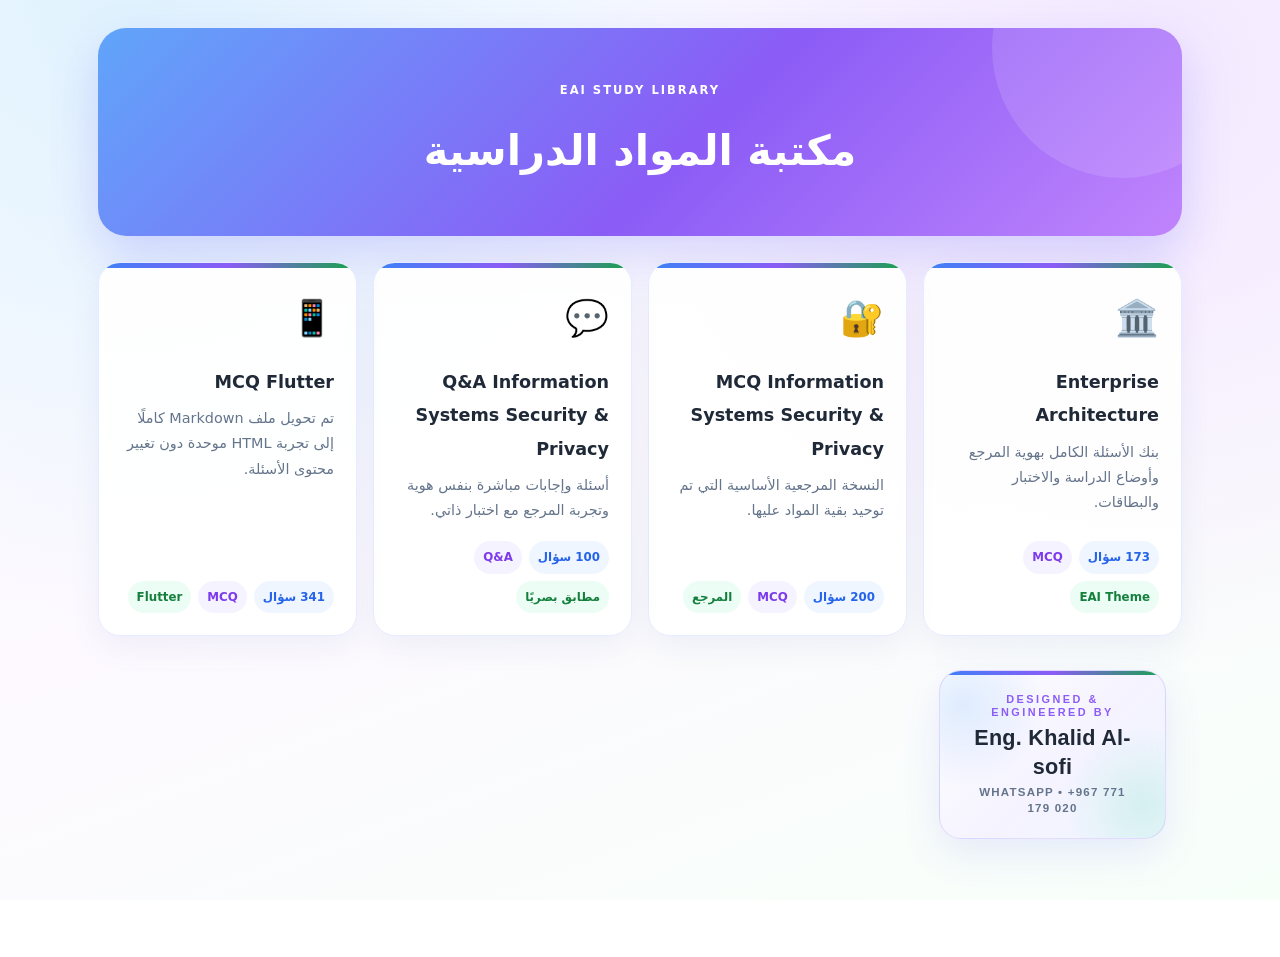
==== index.html @ 0005d38f "Update Enterprise Architecture bank to latest 173-question version" ====
<!DOCTYPE html><html lang="ar" dir="rtl"><head><meta charset="UTF-8"><meta name="viewport" content="width=device-width,initial-scale=1"><meta name="theme-color" content="#3b82f6"><title>مكتبة المواد الدراسية</title><link rel="stylesheet" href="assets/styles.css"></head><body class="hub-page"><div class="hub-shell"><section class="hub-hero"><span class="hub-kicker">EAI STUDY LIBRARY</span><h1>مكتبة المواد الدراسية</h1></section><div class="material-grid">
<a class="material-card" href="materials/enterprise-architecture.html"><div class="material-icon">🏛️</div><h2>Enterprise Architecture</h2><p>بنك الأسئلة الكامل بهوية المرجع وأوضاع الدراسة والاختبار والبطاقات.</p><div class="material-meta"><span class="material-pill">173 سؤال</span><span class="material-pill purple">MCQ</span><span class="material-pill green">EAI Theme</span></div></a>
<a class="material-card" href="materials/mcq-information-security-privacy.html"><div class="material-icon">🔐</div><h2>MCQ Information Systems Security & Privacy</h2><p>النسخة المرجعية الأساسية التي تم توحيد بقية المواد عليها.</p><div class="material-meta"><span class="material-pill">200 سؤال</span><span class="material-pill purple">MCQ</span><span class="material-pill green">المرجع</span></div></a>
<a class="material-card" href="materials/qa-information-security-privacy.html"><div class="material-icon">💬</div><h2>Q&A Information Systems Security & Privacy</h2><p>أسئلة وإجابات مباشرة بنفس هوية وتجربة المرجع مع اختبار ذاتي.</p><div class="material-meta"><span class="material-pill">100 سؤال</span><span class="material-pill purple">Q&amp;A</span><span class="material-pill green">مطابق بصريًا</span></div></a>
<a class="material-card" href="materials/mcq-flutter.html"><div class="material-icon">📱</div><h2>MCQ Flutter</h2><p>تم تحويل ملف Markdown كاملًا إلى تجربة HTML موحدة دون تغيير محتوى الأسئلة.</p><div class="material-meta"><span class="material-pill">341 سؤال</span><span class="material-pill purple">MCQ</span><span class="material-pill green">Flutter</span></div></a>

<footer class="signature" aria-label="Author credit"><a class="signature-card" href="https://wa.me/967771179020" target="_blank" rel="noopener noreferrer"><span class="signature-kicker">DESIGNED &amp; ENGINEERED BY</span><strong>Eng. Khalid Al-sofi</strong><span class="signature-contact">WHATSAPP • +967 771 179 020</span></a></footer></div></body></html>
---- assets/styles.css ----
:root{
    --bg:#f8fbff; --card:#ffffff; --ink:#1f2937; --muted:#64748b;
    --brand:#3b82f6; --brand-soft:#eff6ff; --line:#e6ecff;
    --ok:#16a34a; --ok-bg:#e7f9ee;
    --err:#dc2626; --err-bg:#fdecec;
    --star:#8b5cf6; --hl:#f5f3ff;
    --shadow:0 3px 14px rgba(90,110,180,.07);
    --shadow-lg:0 14px 34px rgba(99,102,241,.18);
  }
  body.dark{
    --bg:#0b1220; --card:#131c2e; --ink:#eef3fb; --muted:#8a9ab3;
    --brand:#60a5fa; --brand-soft:#12233f; --line:#25324a;
    --ok:#34d399; --ok-bg:#0f2f26;
    --err:#f87171; --err-bg:#3a1618;
    --star:#a78bfa; --hl:#241b3a;
  }
  *{box-sizing:border-box}
  html{scroll-behavior:smooth}
  body{
    margin:0;background:var(--bg);color:var(--ink);
    font-family:"Segoe UI","Tahoma","Noto Naskh Arabic",system-ui,sans-serif;
    line-height:1.9;font-size:16px;transition:background .25s,color .25s;
  }
  body.focus-mode main{max-width:780px}
  body.focus-mode .q:not(.focus-active){opacity:.12;pointer-events:none;filter:blur(3px)}
  body.focus-mode .q.focus-active{
    box-shadow:0 12px 40px rgba(31,95,214,.25);
    border-color:var(--brand);border-width:2px;
  }

  /* Sticky Header */
  .sticky-bar{
    position:sticky;top:0;z-index:60;
    background:var(--card);border-bottom:1px solid var(--line);
    padding:8px 16px;display:none;align-items:center;gap:12px;
    box-shadow:0 2px 10px rgba(0,0,0,.05);
  }
  .sticky-bar.show{display:flex}
  .sticky-bar .sb-progress{flex:1;height:6px;background:var(--brand-soft);border-radius:20px;overflow:hidden}
  .sticky-bar .sb-progress > div{height:100%;background:linear-gradient(90deg,#3b82f6,#8b5cf6);border-radius:20px;transition:width .3s;width:0}
  .sticky-bar .sb-text{font-size:.82rem;color:var(--muted);font-weight:600;white-space:nowrap}

  header{
    background:linear-gradient(135deg,#3b82f6,#7c3aed);
    color:#fff;padding:20px 16px 18px;text-align:center;
    box-shadow:0 4px 18px rgba(15,63,156,.25);
  }
  body.dark header{background:linear-gradient(135deg,#15254a,#0a1830)}
  header h1{margin:0 0 4px;font-size:1.4rem}
  header p{margin:0;opacity:.9;font-size:.85rem}

  .topbar{display:flex;flex-wrap:wrap;gap:6px;justify-content:center;margin-top:14px}
  .topbar button{
    border:1px solid rgba(255,255,255,.25);background:rgba(255,255,255,.12);
    color:#fff;padding:7px 12px;border-radius:10px;cursor:pointer;
    font-family:inherit;font-size:.82rem;font-weight:600;transition:.18s;
    display:inline-flex;align-items:center;gap:5px;
  }
  .topbar button:hover{background:rgba(255,255,255,.24)}
  .topbar button.active{background:#fff;color:var(--brand)}

  .stats{
    max-width:1120px;margin:14px auto 0;padding:0 16px;
    display:grid;grid-template-columns:repeat(auto-fit,minmax(130px,1fr));gap:8px;
  }
  .stat{
    background:var(--card);border:1px solid var(--line);border-radius:12px;
    padding:8px 12px;text-align:center;font-size:.85rem;color:var(--muted);
  }
  .stat b{display:block;color:var(--brand);font-size:1.1rem;margin-top:2px}
  .stat.streak b{color:var(--star)}
  .stat.time b{color:var(--ok)}

  .progress-wrap{max-width:1120px;margin:10px auto 0;padding:0 16px}
  .progress-bar{height:10px;background:var(--brand-soft);border-radius:20px;overflow:hidden}
  #progressFill{height:100%;width:0;background:linear-gradient(90deg,#3b82f6,#8b5cf6);border-radius:20px;transition:width .3s}

  .filterbar{
    max-width:1120px;margin:14px auto 0;padding:0 16px;
    display:flex;gap:8px;flex-wrap:wrap;
  }
  .filterbar input,.filterbar select{
    flex:1 1 200px;padding:10px 14px;border-radius:10px;
    border:1px solid var(--line);font-size:.92rem;font-family:inherit;
    background:var(--card);color:var(--ink);box-shadow:var(--shadow);
  }
  .filterbar input:focus,.filterbar select:focus{outline:2px solid var(--brand);border-color:transparent}

  /* ===== الفهرس (مثل الكود القديم) ===== */
  .index{
    max-width:1120px;
    margin:26px auto 0;
    padding:22px;
    border:1px solid var(--line);
    border-radius:18px;
    background:var(--card);
    display:flex;
    flex-direction:column;
    gap:0;
  }
  .index h2{
    margin:0 8px 12px;
    font-size:1.2rem;
    color:var(--ink);
    font-weight:700;
  }
  .index a{
    text-decoration:none;
    background:transparent;
    color:var(--brand);
    border-bottom:1px solid var(--line);
    border-radius:9px;
    padding:11px 14px;
    font-size:.95rem;
    font-weight:600;
    transition:.18s;
    white-space:normal;
  }
  .index a:last-child{border-bottom:0}
  .index a:hover{background:var(--brand-soft);color:var(--brand)}

  main{max-width:1120px;margin:0 auto;padding:16px 16px 40px}
  section{margin:28px 0;scroll-margin-top:60px}
  .sec-title{
    display:flex;align-items:center;gap:10px;flex-wrap:wrap;
    font-size:1.08rem;font-weight:700;color:var(--brand);
    padding-bottom:6px;border-bottom:2px solid var(--brand-soft);margin-bottom:14px;
  }
  .sec-title .badge{
    background:var(--brand);color:#fff;font-size:.75rem;
    padding:2px 10px;border-radius:20px;font-weight:600;
  }

  .q{
    background:var(--card);border:1px solid var(--line);border-radius:14px;
    padding:12px 14px;margin-bottom:10px;
    box-shadow:var(--shadow);transition:.18s;
    position:relative;cursor:pointer;
  }
  .q:hover{box-shadow:0 6px 18px rgba(31,95,214,.13);border-color:#c3d5f7}
  .q.fav{border-color:var(--star);box-shadow:0 0 0 2px rgba(241,182,11,.15)}
  .q.mastered{opacity:.85}
  .q.highlight{animation:hlFlash .9s ease}
  @keyframes hlFlash{0%,100%{background:var(--card)}30%{background:var(--hl)}}

  .q .qhead{display:flex;align-items:flex-start;gap:8px;margin-bottom:8px}
  .q .n{
    flex:0 0 auto;background:var(--brand-soft);color:var(--brand);
    font-size:.78rem;font-weight:700;min-width:34px;height:24px;line-height:24px;
    text-align:center;border-radius:8px;margin-top:4px;
  }
  .q .qt{font-weight:700;font-size:1rem;flex:1;margin:0}
  .q .qactions{display:flex;gap:4px;flex-shrink:0}
  .q .qactions button{
    border:1px solid var(--line);background:transparent;color:var(--muted);
    width:30px;height:30px;border-radius:8px;cursor:pointer;font-size:.95rem;
    display:flex;align-items:center;justify-content:center;transition:.15s;
  }
  .q .qactions button:hover{background:var(--brand-soft);color:var(--brand)}
  .q .qactions button.on{background:var(--star);color:#fff;border-color:var(--star)}
  .q .qactions button.mastered-on{background:var(--ok);color:#fff;border-color:var(--ok)}
  .q .qactions button.copied{background:var(--ok);color:#fff;border-color:var(--ok)}

  ol.o{
    list-style:none;margin:0;padding:0;
    display:grid;grid-template-columns:repeat(auto-fit,minmax(240px,1fr));gap:4px 14px;
  }
  ol.o li{
    display:flex;gap:8px;align-items:flex-start;
    font-size:.93rem;color:var(--muted);border-radius:8px;
    padding:6px 10px;transition:background .18s;
    cursor:pointer;user-select:none;line-height:1.7;
  }
  ol.o li .opt-num{flex:0 0 auto;color:var(--brand);font-weight:700;min-width:24px}
  ol.o li .opt-text{flex:1;word-break:break-word}
  ol.o li:hover{background:var(--brand-soft)}

  ol.o li .check{display:none;margin-inline-start:6px;font-weight:900}
  ol.o li.correct .check{color:var(--ok)}
  ol.o li.wrong .check{color:var(--err)}

  .q.revealed ol.o li.correct .check,
  .q.quiz-mode.answered ol.o li.correct .check{display:inline}

  .q.revealed ol.o li.correct,
  .q.quiz-mode.answered ol.o li.correct{
    background:var(--ok-bg);color:var(--ok);font-weight:700;
  }

  .q.quiz-mode.answered ol.o li.wrong{
    background:var(--err-bg);color:var(--err);font-weight:700;
  }
  .q.quiz-mode.answered ol.o li.wrong .check{display:inline}
  .q.quiz-mode.answered ol.o li:not(.correct):not(.wrong){opacity:.55}

  .q .qfoot{display:flex;gap:8px;flex-wrap:wrap;margin-top:8px;font-size:.78rem;color:var(--muted)}
  .q .qfoot .tag{background:var(--brand-soft);color:var(--brand);padding:2px 8px;border-radius:8px}
  .q .qfoot .tag.err{background:var(--err-bg);color:var(--err)}

  /* Flash mode */
  body.flash .q{display:none}
  body.flash section{display:none}
  body.flash .flash-wrap{display:block}
  .flash-wrap{display:none}
  .flash-card{
    background:var(--card);border:1px solid var(--line);border-radius:18px;
    padding:30px 24px;text-align:center;margin:20px auto;max-width:720px;
    min-height:320px;display:flex;flex-direction:column;justify-content:center;
    box-shadow:var(--shadow-lg);cursor:pointer;transition:.25s;user-select:none;
  }
  .flash-card .fc-q{font-size:1.15rem;font-weight:700;margin:0 0 16px}
  .flash-card .fc-ans{font-size:1rem;color:var(--ok);font-weight:700;display:none}
  .flash-card.flipped .fc-ans{display:block}
  .flash-card.flipped{background:var(--ok-bg)}
  .flash-hint{font-size:.8rem;color:var(--muted);margin-top:12px}
  .flash-nav{display:flex;justify-content:center;gap:10px;margin-top:16px}
  .flash-nav button{
    padding:10px 20px;border-radius:10px;border:1px solid var(--line);
    background:var(--card);color:var(--brand);font-weight:700;
    cursor:pointer;font-family:inherit;
  }
  .flash-nav button:hover{background:var(--brand);color:#fff}

  /* Quiz result */
  .quiz-result{
    background:var(--card);border:2px solid var(--brand);border-radius:16px;
    padding:20px;margin:16px 0;display:none;
  }
  .quiz-result.show{display:block}
  .quiz-result h3{margin:0 0 8px;color:var(--brand);text-align:center}
  .quiz-result .big{font-size:2.4rem;font-weight:900;color:var(--ok);text-align:center;display:block}
  .quiz-result .qr-actions{display:flex;gap:10px;flex-wrap:wrap;justify-content:center;margin-top:14px}
  .quiz-result .qr-actions button{
    padding:10px 20px;border-radius:10px;border:0;font-family:inherit;
    cursor:pointer;font-weight:700;font-size:.92rem;
  }
  .qr-primary{background:var(--brand);color:#fff}
  .qr-secondary{background:var(--line);color:var(--ink)}
  .qr-danger{background:var(--err);color:#fff}
  .qr-review{
    margin-top:14px;background:#fafbfe;border:1px solid var(--line);
    border-radius:10px;padding:12px;max-height:300px;overflow-y:auto;font-size:.88rem;
  }
  body.dark .qr-review{background:#16202e}
  .qr-review-item{
    padding:8px 10px;border-inline-start:3px solid var(--err);
    background:var(--err-bg);border-radius:8px;margin-bottom:6px;
  }
  .qr-review-item b{color:var(--err)}
  .qr-review-item .ans{color:var(--ok);font-weight:700;display:block;margin-top:4px}

  /* Modals */
  .modal{display:none;position:fixed;inset:0;background:rgba(0,0,0,.55);align-items:center;justify-content:center;z-index:300;padding:20px}
  .modal.show{display:flex}
  .modal-card{
    background:var(--card);border-radius:16px;padding:22px;
    max-width:560px;width:100%;box-shadow:0 20px 50px rgba(0,0,0,.3);
    max-height:90vh;overflow-y:auto;
  }
  .modal-card h3{margin:0 0 8px;color:var(--brand)}
  .modal-card p{margin:0 0 12px;font-size:.9rem;color:var(--muted)}
  .reset-options{display:flex;flex-direction:column;gap:6px;margin:12px 0}
  .reset-options label{
    display:flex;align-items:center;gap:10px;padding:9px 12px;
    border:1px solid var(--line);border-radius:10px;
    cursor:pointer;transition:.15s;font-size:.92rem;
  }
  .reset-options label:hover{background:var(--brand-soft)}
  .reset-options input[type=checkbox]{accent-color:var(--brand);width:18px;height:18px;cursor:pointer}
  .reset-options hr{border:0;border-top:1px dashed var(--line);margin:4px 0}
  .modal-actions{display:flex;gap:10px;justify-content:flex-end;margin-top:14px;flex-wrap:wrap}
  .modal-actions button{
    padding:10px 20px;border-radius:10px;border:0;
    font-family:inherit;font-weight:700;cursor:pointer;font-size:.92rem;
  }
  .btn-primary{background:var(--brand);color:#fff}
  .btn-secondary{background:var(--line);color:var(--ink)}
  .btn-danger{background:var(--err);color:#fff}

  /* Menu modal (export) */
  .menu-list{display:flex;flex-direction:column;gap:8px;margin:12px 0}
  .menu-list button{
    display:flex;align-items:center;gap:12px;
    padding:14px 16px;border-radius:12px;border:1px solid var(--line);
    background:var(--card);color:var(--ink);cursor:pointer;
    font-family:inherit;font-size:.95rem;font-weight:600;
    text-align:right;transition:.15s;width:100%;
  }
  .menu-list button:hover{background:var(--brand-soft);border-color:var(--brand);color:var(--brand)}
  .menu-list button .icon{font-size:1.4rem}

  /* Stats */
  .stat-row{display:flex;justify-content:space-between;padding:8px 10px;border-bottom:1px dashed var(--line);font-size:.9rem}
  .stat-row:last-child{border-bottom:0}
  .stat-row b{color:var(--brand)}
  .bar-chart{display:flex;flex-direction:column;gap:6px;margin:12px 0}
  .bar-chart .bar-row{display:flex;align-items:center;gap:8px;font-size:.82rem}
  .bar-chart .bar-label{flex:0 0 100px;color:var(--muted);text-align:left;font-size:.78rem}
  .bar-chart .bar-track{flex:1;height:14px;background:var(--brand-soft);border-radius:10px;overflow:hidden}
  .bar-chart .bar-fill{height:100%;background:var(--err);border-radius:10px;transition:width .3s}

  /* Certificate */
  .cert{position:fixed;inset:0;background:rgba(0,0,0,.6);display:none;align-items:center;justify-content:center;z-index:200;padding:20px}
  .cert.show{display:flex}
  .cert-card{
    background:var(--card);border:4px double var(--brand);border-radius:18px;
    padding:32px 26px;max-width:520px;text-align:center;box-shadow:0 20px 50px rgba(0,0,0,.3);
  }
  .cert-card h2{margin:0 0 10px;color:var(--brand);font-size:1.5rem}
  .cert-card .seal{font-size:3rem;margin:10px 0}
  .cert-card p{margin:8px 0}
  .cert-card button{
    margin-top:16px;padding:10px 24px;border-radius:10px;border:0;
    background:var(--brand);color:#fff;font-family:inherit;font-weight:700;cursor:pointer;
  }

  /* Streak popup */
  .streak-popup{
    position:fixed;top:80px;inset-inline-end:20px;
    background:linear-gradient(135deg,#f1b60b,#e0a000);color:#fff;
    padding:10px 18px;border-radius:14px;font-weight:800;font-size:1.1rem;
    box-shadow:0 8px 20px rgba(241,182,11,.4);
    z-index:150;opacity:0;transform:translateY(-20px);
    transition:.3s;pointer-events:none;
  }
  .streak-popup.show{opacity:1;transform:translateY(0)}

  /* Toast */
  .toast{
    position:fixed;bottom:80px;left:50%;transform:translateX(-50%) translateY(20px);
    background:var(--ink);color:var(--card);padding:10px 20px;border-radius:10px;
    font-weight:600;font-size:.9rem;z-index:400;opacity:0;transition:.25s;pointer-events:none;
  }
  .toast.show{opacity:1;transform:translateX(-50%) translateY(0)}

  /* Scroll buttons (top + bottom) */
  .scroll-btns{
    position:fixed;inset-inline-end:18px;bottom:18px;
    display:flex;flex-direction:column;gap:8px;z-index:99;
  }
  .scroll-btns button{
    width:46px;height:46px;border-radius:50%;border:0;cursor:pointer;
    background:var(--brand);color:#fff;font-size:1.2rem;font-weight:700;
    box-shadow:0 6px 18px rgba(31,95,214,.4);
    display:flex;align-items:center;justify-content:center;
    transition:.25s;
  }
  .scroll-btns button:hover{background:#164cb0;transform:translateY(-3px)}
  .scroll-btns button:active{transform:scale(.95)}
  .scroll-btns button.hidden-btn{opacity:0;pointer-events:none;transform:scale(.6)}

  /* Focus mode navigation */
  .focus-nav{
    display:none;position:fixed;bottom:20px;left:50%;transform:translateX(-50%);
    gap:8px;background:var(--card);padding:8px;border-radius:16px;
    box-shadow:0 12px 30px rgba(31,95,214,.3);z-index:100;
    border:1px solid var(--line);
  }
  body.focus-mode .focus-nav{display:flex}
  .focus-nav button{
    padding:10px 16px;border-radius:10px;border:1px solid var(--line);
    background:var(--card);color:var(--brand);font-family:inherit;
    font-weight:700;cursor:pointer;font-size:.88rem;transition:.15s;
  }
  .focus-nav button:hover{background:var(--brand);color:#fff}
  .focus-nav button.exit{background:var(--err-bg);color:var(--err);border-color:var(--err)}
  .focus-nav button.exit:hover{background:var(--err);color:#fff}

  /* ===== الفوتر (مثل الكود القديم) ===== */
  footer.signature{
    text-align:center;
    color:var(--muted);
    padding:25px;
  }
  footer.signature a{
    color:var(--brand);
    font-size:1.1rem;
    font-weight:700;
    text-decoration:none;
  }
  footer.signature a:hover{text-decoration:underline}

  .empty-msg{display:none;text-align:center;color:var(--muted);padding:26px 0}
  .hidden{display:none !important}

  /* ========== Print ========== */
  @media print{
    body{background:#fff;color:#000;font-size:11pt}
    .sticky-bar,.topbar,.stats,.progress-wrap,.filterbar,
    .qactions,.qfoot,.flash-wrap,.quiz-result,.cert,.modal,
    .streak-popup,.scroll-btns,.focus-nav,.toast{display:none !important}

    header{
      display:block !important;
      background:#fff !important;color:#000 !important;
      box-shadow:none;padding:8px 0;border-bottom:2px solid #000;
    }
    header h1{font-size:18pt;margin-bottom:2px}
    header p{font-size:10pt}

    /* الفهرس عند الطباعة عمودي */
    .index{
      display:flex !important;
      flex-direction:column !important;
      gap:3px !important;
      padding:10px 0;margin:10px 0;
      border:0 !important;
      border-bottom:1px dashed #999 !important;
      background:#fff !important;
      page-break-after:avoid;
    }
    .index h2{color:#000;font-size:12pt;margin:0 0 6px}
    .index a{
      border:1px solid #333 !important;color:#000 !important;
      background:#f5f5f5 !important;font-size:9.5pt;
      padding:3px 10px;border-radius:6px;text-decoration:none;
      display:inline-block;width:fit-content;
    }

    main{padding:0;max-width:100%}
    section{margin:14px 0;page-break-inside:auto}
    .sec-title{page-break-after:avoid;border-bottom:2px solid #000;color:#000}
    .sec-title .badge{background:#000;color:#fff}

    .q{
      break-inside:avoid;page-break-inside:avoid;
      box-shadow:none;border:1px solid #999;
      background:#fff;cursor:default;
    }
    .q .n{background:#eee;color:#000}

    ol.o li.correct{
      background:#d9f7e6 !important;
      color:#0b5d3f !important;
      font-weight:700 !important;
    }
    ol.o li.correct .check{display:inline !important;color:#0b5d3f !important}
    ol.o li.wrong .check{display:none !important}
    ol.o li:not(.correct) .check{display:none !important}

    /* Eng. Khalid Al-sofi في الطباعة */
    footer.signature{
      display:block !important;
      padding:20px 0 10px;
      border-top:2px solid #000;
      margin-top:20px;
      page-break-inside:avoid;
      text-align:center;
      color:#000 !important;
    }
    footer.signature a{
      border:1px solid #000 !important;
      background:#f5f5f5 !important;
      color:#000 !important;
      font-size:11pt;
      padding:6px 20px;
      text-decoration:none !important;
      display:inline-block;
    }
  }


/* =========================================================
   EAI PREMIUM THEME OVERRIDES
   Shared visual language: Blue + Purple + Green
   ========================================================= */
:root{
  --eai-blue:#3b82f6;
  --eai-blue-2:#60a5fa;
  --eai-blue-soft:#eff6ff;
  --eai-purple:#8b5cf6;
  --eai-purple-2:#a78bfa;
  --eai-purple-soft:#f5f3ff;
  --eai-green:#16a34a;
  --eai-green-2:#34d399;
  --eai-green-soft:#ecfdf5;
  --eai-ink:#1f2937;
}

html{scroll-padding-top:74px}
body{
  background:
    radial-gradient(circle at 10% 0%, #e0f2fe 0%, transparent 42%),
    radial-gradient(circle at 90% 8%, #f3e8ff 0%, transparent 42%),
    linear-gradient(160deg,#f8fbff 0%,#fdf9ff 50%,#f7fff9 100%);
  background-attachment:fixed;
}
body.dark{
  background:
    radial-gradient(circle at 10% 0%, rgba(59,130,246,.12), transparent 38%),
    radial-gradient(circle at 90% 8%, rgba(139,92,246,.12), transparent 38%),
    #0b1220;
}

.sticky-bar{
  background:rgba(255,255,255,.88);
  backdrop-filter:blur(14px) saturate(160%);
  -webkit-backdrop-filter:blur(14px) saturate(160%);
  border-bottom-color:rgba(139,92,246,.16);
}
body.dark .sticky-bar{background:rgba(11,18,32,.88)}
.sticky-bar .sb-progress > div,
#progressFill{background:linear-gradient(90deg,var(--eai-blue),var(--eai-purple),var(--eai-green))}

header{
  max-width:1160px;
  margin:18px auto 0;
  border-radius:24px;
  background:linear-gradient(135deg,#60a5fa 0%,#8b5cf6 56%,#c084fc 100%);
  box-shadow:0 18px 45px rgba(124,120,220,.25);
  position:relative;
  overflow:hidden;
}
header::before{
  content:"";
  position:absolute;inset:-45% auto auto -8%;
  width:320px;height:320px;border-radius:50%;
  background:rgba(255,255,255,.10);
  pointer-events:none;
}
header::after{
  content:"";
  position:absolute;inset:auto -8% -65% auto;
  width:360px;height:360px;border-radius:50%;
  background:rgba(255,255,255,.08);
  pointer-events:none;
}
header > *{position:relative;z-index:1}
header h1{font-size:1.65rem;letter-spacing:.2px}
header p{font-size:.92rem}
body.dark header{background:linear-gradient(135deg,#1d4ed8 0%,#6d28d9 58%,#7e22ce 100%)}
.topbar button{border-color:rgba(255,255,255,.36);background:rgba(255,255,255,.13);border-radius:999px;padding:7px 13px}
.topbar button:hover{background:rgba(255,255,255,.24);transform:translateY(-1px)}
.topbar button.active{background:#fff;color:#6d28d9;box-shadow:0 5px 14px rgba(50,30,110,.18)}

.stats,.progress-wrap,.filterbar,.index,main{max-width:1120px}
.stat{
  border-color:#e8e7ff;
  box-shadow:0 4px 16px rgba(90,110,180,.06);
  border-radius:14px;
}
.stat:nth-child(3n+1) b{color:var(--eai-blue)}
.stat:nth-child(3n+2) b{color:var(--eai-purple)}
.stat:nth-child(3n) b{color:var(--eai-green)}

.filterbar input,.filterbar select{
  border-color:#e6e9fb;
  box-shadow:0 5px 18px rgba(90,110,180,.06);
}
.filterbar input:focus,.filterbar select:focus{outline:3px solid rgba(139,92,246,.12);border-color:var(--eai-purple)}
#clearBtn{background:linear-gradient(135deg,var(--eai-blue),var(--eai-purple)) !important;box-shadow:0 5px 14px rgba(99,102,241,.22)}

.index{
  border-color:#e7e4ff;
  box-shadow:0 12px 32px rgba(90,110,180,.08);
  background:linear-gradient(180deg,rgba(255,255,255,.96),rgba(250,250,255,.96));
}
body.dark .index{background:linear-gradient(180deg,#131c2e,#111827)}
.index h2{font-weight:900;background:linear-gradient(90deg,var(--eai-blue),var(--eai-purple));-webkit-background-clip:text;background-clip:text;color:transparent}
.index a{margin:3px 0;border:1px solid transparent;border-radius:11px;font-weight:700}
.index a:nth-of-type(3n+1){color:#1d4ed8;background:#eff6ff;border-color:#dbeafe}
.index a:nth-of-type(3n+2){color:#6d28d9;background:#f5f3ff;border-color:#ede9fe}
.index a:nth-of-type(3n){color:#15803d;background:#ecfdf5;border-color:#d1fae5}
.index a:hover{transform:translateX(-4px);box-shadow:0 5px 12px rgba(99,102,241,.08)}
body.dark .index a:nth-of-type(3n+1){color:#93c5fd;background:#12233f;border-color:#1e3a5f}
body.dark .index a:nth-of-type(3n+2){color:#c4b5fd;background:#241b3a;border-color:#3a2b59}
body.dark .index a:nth-of-type(3n){color:#6ee7b7;background:#0f2f26;border-color:#17483a}

.sec-title{
  color:#3730a3;
  padding:12px 14px;
  border:1px solid #e0e7ff;
  border-inline-start:6px solid var(--eai-blue);
  border-bottom-width:1px;
  border-radius:14px;
  background:linear-gradient(90deg,#eff6ff,#f5f3ff 70%,#ffffff);
  box-shadow:0 4px 14px rgba(90,110,180,.05);
}
section:nth-of-type(3n+2) .sec-title{border-inline-start-color:var(--eai-purple);color:#5b21b6;background:linear-gradient(90deg,#f5f3ff,#faf5ff 70%,#fff)}
section:nth-of-type(3n) .sec-title{border-inline-start-color:var(--eai-green);color:#166534;background:linear-gradient(90deg,#ecfdf5,#f0fdf4 70%,#fff)}
.sec-title .badge{background:linear-gradient(135deg,var(--eai-blue),var(--eai-purple));box-shadow:0 3px 10px rgba(99,102,241,.2)}
section:nth-of-type(3n) .sec-title .badge{background:linear-gradient(135deg,#22c55e,#16a34a)}
body.dark .sec-title{background:#151f33;color:#bfdbfe;border-color:#263651}

.q{
  border-color:#e8edfb;
  border-inline-start:4px solid var(--eai-blue);
  box-shadow:0 4px 14px rgba(90,110,180,.055);
  border-radius:16px;
}
section:nth-of-type(3n+2) .q{border-inline-start-color:var(--eai-purple)}
section:nth-of-type(3n) .q{border-inline-start-color:var(--eai-green)}
.q:hover{box-shadow:0 10px 24px rgba(99,102,241,.12);border-color:#d7def7;transform:translateY(-1px)}
.q .n{background:linear-gradient(135deg,#dbeafe,#ede9fe);color:#4338ca;border:1px solid #dbeafe}
section:nth-of-type(3n) .q .n{background:#dcfce7;color:#15803d;border-color:#bbf7d0}
ol.o li:hover{background:linear-gradient(90deg,#eff6ff,#f5f3ff)}
.q .qfoot .tag{background:#f5f3ff;color:#6d28d9}

.modal-card,.cert-card{border:1px solid #e5e7fb;box-shadow:0 24px 60px rgba(49,46,129,.22)}
.cert-card{border:3px double var(--eai-purple)}
.cert-card h2{background:linear-gradient(90deg,var(--eai-blue),var(--eai-purple));-webkit-background-clip:text;background-clip:text;color:transparent}
.scroll-btns button{background:linear-gradient(135deg,var(--eai-blue),var(--eai-purple));box-shadow:0 8px 20px rgba(99,102,241,.32)}
.scroll-btns button:hover{background:linear-gradient(135deg,#2563eb,#7c3aed)}

/* Premium signature */
footer.signature{
  max-width:1120px;
  margin:18px auto 42px;
  padding:0 16px;
}
footer.signature .signature-card{
  position:relative;
  overflow:hidden;
  display:flex;
  flex-direction:column;
  align-items:center;
  justify-content:center;
  gap:3px;
  min-height:118px;
  padding:22px 26px;
  border:1px solid rgba(139,92,246,.18);
  border-radius:22px;
  background:
    radial-gradient(circle at 10% 20%,rgba(96,165,250,.19),transparent 34%),
    radial-gradient(circle at 90% 80%,rgba(52,211,153,.15),transparent 32%),
    linear-gradient(135deg,#ffffff 0%,#f5f3ff 54%,#eff6ff 100%);
  box-shadow:0 15px 38px rgba(99,102,241,.12);
  text-decoration:none;
  transition:transform .22s ease,box-shadow .22s ease,border-color .22s ease;
}
footer.signature .signature-card::before{
  content:"";
  position:absolute;inset:0 0 auto 0;height:4px;
  background:linear-gradient(90deg,var(--eai-blue),var(--eai-purple),var(--eai-green));
}
footer.signature .signature-card:hover{transform:translateY(-3px);box-shadow:0 22px 46px rgba(99,102,241,.18);border-color:rgba(139,92,246,.34)}
.signature-kicker{font:800 .68rem/1.2 "Segoe UI",sans-serif;letter-spacing:2.5px;color:#8b5cf6}
footer.signature strong{font:800 1.35rem/1.35 "Segoe UI",sans-serif;letter-spacing:.25px;color:#1f2937}
.signature-contact{font:700 .72rem/1.4 "Segoe UI",sans-serif;letter-spacing:1.2px;color:#64748b}
body.dark footer.signature .signature-card{background:linear-gradient(135deg,#131c2e,#1d1931 55%,#12233f);border-color:#313c5c}
body.dark footer.signature strong{color:#f8fafc}
body.dark .signature-contact{color:#94a3b8}

/* =========================================================
   PREMIUM PRINT THEME
   Keep EAI colors in print/PDF and preserve clickable links.
   ========================================================= */
@media print{
  @page{size:A4;margin:7mm 6mm}
  *,*::before,*::after{
    -webkit-print-color-adjust:exact !important;
    print-color-adjust:exact !important;
    color-adjust:exact !important;
  }
  html,body{
    background:#fff !important;
    color:#1f2937 !important;
    font-size:10pt !important;
    line-height:1.55 !important;
  }
  body::before{display:none !important}
  header{
    max-width:100% !important;
    margin:0 0 7mm !important;
    padding:7mm 6mm !important;
    border:0 !important;
    border-radius:5mm !important;
    background:linear-gradient(135deg,#60a5fa 0%,#8b5cf6 56%,#c084fc 100%) !important;
    color:#fff !important;
    box-shadow:none !important;
  }
  header::before,header::after{display:block !important}
  header h1{font-size:18pt !important;color:#fff !important}
  header p{font-size:9.5pt !important;color:rgba(255,255,255,.96) !important}

  .index{
    display:flex !important;
    flex-direction:column !important;
    gap:1.4mm !important;
    margin:0 0 6mm !important;
    padding:5mm !important;
    border:1px solid #ddd6fe !important;
    border-radius:4mm !important;
    background:linear-gradient(180deg,#ffffff,#fafaff) !important;
    box-shadow:none !important;
    break-inside:avoid !important;
    page-break-inside:avoid !important;
  }
  .index h2{
    margin:0 0 2.5mm !important;
    font-size:12.5pt !important;
    color:#4338ca !important;
    -webkit-text-fill-color:#4338ca !important;
  }
  .index a{
    display:block !important;
    width:100% !important;
    padding:2.3mm 3.5mm !important;
    border-radius:2.5mm !important;
    border-width:1px !important;
    border-style:solid !important;
    font-size:9pt !important;
    font-weight:700 !important;
    text-decoration:none !important;
    transform:none !important;
    box-shadow:none !important;
  }
  .index a:nth-of-type(3n+1){color:#1d4ed8 !important;background:#eff6ff !important;border-color:#bfdbfe !important}
  .index a:nth-of-type(3n+2){color:#6d28d9 !important;background:#f5f3ff !important;border-color:#ddd6fe !important}
  .index a:nth-of-type(3n){color:#166534 !important;background:#ecfdf5 !important;border-color:#bbf7d0 !important}

  main{padding:0 !important;max-width:100% !important}
  section{margin:5mm 0 !important}
  .sec-title{
    color:#3730a3 !important;
    background:linear-gradient(90deg,#eff6ff,#f5f3ff 74%,#fff) !important;
    border:1px solid #dbeafe !important;
    border-inline-start:5px solid #3b82f6 !important;
    border-radius:3mm !important;
    padding:3mm 4mm !important;
    box-shadow:none !important;
    break-after:avoid !important;
    page-break-after:avoid !important;
  }
  section:nth-of-type(3n+2) .sec-title{color:#5b21b6 !important;border-inline-start-color:#8b5cf6 !important;background:linear-gradient(90deg,#f5f3ff,#faf5ff 74%,#fff) !important}
  section:nth-of-type(3n) .sec-title{color:#166534 !important;border-inline-start-color:#16a34a !important;background:linear-gradient(90deg,#ecfdf5,#f0fdf4 74%,#fff) !important}
  .sec-title .badge{background:linear-gradient(135deg,#3b82f6,#8b5cf6) !important;color:#fff !important}
  section:nth-of-type(3n) .sec-title .badge{background:linear-gradient(135deg,#22c55e,#16a34a) !important}

  .q{
    break-inside:avoid !important;
    page-break-inside:avoid !important;
    border:1px solid #dbeafe !important;
    border-inline-start:4px solid #3b82f6 !important;
    border-radius:3mm !important;
    padding:3mm 3.5mm !important;
    margin-bottom:2.5mm !important;
    background:#fff !important;
    box-shadow:none !important;
    opacity:1 !important;
    transform:none !important;
  }
  section:nth-of-type(3n+2) .q{border-inline-start-color:#8b5cf6 !important;border-color:#e9d5ff !important}
  section:nth-of-type(3n) .q{border-inline-start-color:#16a34a !important;border-color:#bbf7d0 !important}
  .q .n{background:linear-gradient(135deg,#dbeafe,#ede9fe) !important;color:#4338ca !important;border:1px solid #c7d2fe !important}
  section:nth-of-type(3n) .q .n{background:#dcfce7 !important;color:#15803d !important;border-color:#bbf7d0 !important}
  .q .qt{color:#1e293b !important}
  ol.o li{color:#475569 !important;padding:1.2mm 2mm !important}
  ol.o li.correct{
    background:#e7f9ee !important;
    border:1px solid #8de0aa !important;
    color:#14603a !important;
    font-weight:800 !important;
  }
  ol.o li.correct .check{display:inline !important;color:#16a34a !important}

  footer.signature{
    display:block !important;
    max-width:100% !important;
    margin:8mm 0 0 !important;
    padding:0 !important;
    border:0 !important;
    page-break-inside:avoid !important;
    break-inside:avoid !important;
  }
  footer.signature .signature-card{
    display:flex !important;
    min-height:27mm !important;
    padding:5mm 7mm !important;
    border:1.5px solid #c4b5fd !important;
    border-radius:4mm !important;
    background:linear-gradient(135deg,#eff6ff 0%,#f5f3ff 52%,#ecfdf5 100%) !important;
    box-shadow:none !important;
    transform:none !important;
    text-decoration:none !important;
    color:#1f2937 !important;
  }
  footer.signature .signature-card::before{height:1.2mm !important;background:linear-gradient(90deg,#3b82f6,#8b5cf6,#16a34a) !important}
  .signature-kicker{color:#7c3aed !important;font-size:7pt !important;letter-spacing:2px !important}
  footer.signature strong{color:#1f2937 !important;font-size:13pt !important}
  .signature-contact{display:none !important}
}


/* =========================================================
   Q&A ENGINE — uses the exact EAI visual identity
   ========================================================= */
.answer-box{
  margin-top:10px;padding:12px 14px;background:var(--ok-bg);
  border-inline-start:4px solid var(--ok);border-radius:10px;display:none;
  animation:fadeIn .3s ease;
}
.answer-box .ans-label{font-weight:800;color:var(--ok);font-size:.85rem;margin-bottom:6px;display:flex;align-items:center;gap:6px}
.answer-box .ans-text{color:var(--ink);font-size:.96rem;font-weight:600;line-height:1.8}
@keyframes fadeIn{from{opacity:0;transform:translateY(-4px)}to{opacity:1;transform:translateY(0)}}
.q.revealed .answer-box{display:block}
.q .show-answer-btn{display:none;margin-top:10px;background:linear-gradient(135deg,var(--eai-blue),var(--eai-purple));color:#fff;border:0;padding:9px 18px;border-radius:10px;cursor:pointer;font-family:inherit;font-weight:700;font-size:.88rem;transition:.18s}
.q.quiz-mode .show-answer-btn{display:inline-block}
.q.quiz-mode.revealed .show-answer-btn{display:none}
.q .grade-btns{display:none;gap:8px;margin-top:10px;flex-wrap:wrap}
.q.quiz-mode.revealed:not(.answered) .grade-btns{display:flex}
.q .grade-btns button{padding:9px 18px;border-radius:10px;border:0;cursor:pointer;font-family:inherit;font-weight:700;font-size:.88rem;transition:.18s;flex:1;min-width:130px}
.q .grade-correct{background:var(--ok);color:#fff}
.q .grade-wrong{background:var(--err);color:#fff}
.q.quiz-mode.answered .answer-box{display:block}
.q.quiz-mode.answered.grade-correct-mark .answer-box{background:var(--ok-bg);border-inline-start-color:var(--ok)}
.q.quiz-mode.answered.grade-wrong-mark .answer-box{background:var(--err-bg);border-inline-start-color:var(--err)}
.q.quiz-mode.answered.grade-wrong-mark .ans-label{color:var(--err)}

/* No hover-based answer reveal: hide means truly hidden. */
.q:not(.revealed):not(.answered) .answer-box{display:none !important}

/* =========================================================
   STUDY HUB HOME
   ========================================================= */
body.hub-page{min-height:100vh;padding-bottom:30px}
.hub-shell{max-width:1120px;margin:0 auto;padding:20px 18px 46px}
.hub-hero{position:relative;overflow:hidden;text-align:center;color:#fff;border-radius:28px;padding:46px 28px;margin:8px 0 26px;background:linear-gradient(135deg,#60a5fa 0%,#8b5cf6 55%,#c084fc 100%);box-shadow:0 20px 48px rgba(99,102,241,.24)}
.hub-hero::after{content:"";position:absolute;width:260px;height:260px;border-radius:50%;background:rgba(255,255,255,.12);inset:-110px -70px auto auto}
.hub-hero h1{position:relative;margin:0;font-size:clamp(1.7rem,4vw,2.6rem);z-index:1}
.hub-hero p{position:relative;margin:9px auto 0;max-width:720px;opacity:.95;z-index:1}
.hub-kicker{position:relative;display:inline-block;margin-bottom:9px;font-weight:900;letter-spacing:2px;font-size:.72rem;z-index:1}
.material-grid{display:grid;grid-template-columns:repeat(auto-fit,minmax(245px,1fr));gap:16px}
.material-card{position:relative;overflow:hidden;display:flex;flex-direction:column;min-height:240px;text-decoration:none;color:var(--ink);background:rgba(255,255,255,.95);border:1px solid #e6ecff;border-radius:22px;padding:22px;box-shadow:0 10px 30px rgba(90,110,180,.09);transition:.22s}
.material-card::before{content:"";position:absolute;inset:0 0 auto 0;height:5px;background:linear-gradient(90deg,var(--eai-blue),var(--eai-purple),var(--eai-green))}
.material-card:hover{transform:translateY(-5px);box-shadow:0 18px 38px rgba(99,102,241,.16);border-color:#d8d3ff}
.material-icon{font-size:2.2rem;margin-bottom:14px}.material-card h2{margin:0 0 7px;font-size:1.1rem}.material-card p{margin:0;color:var(--muted);font-size:.9rem;line-height:1.75}
.material-meta{display:flex;gap:7px;flex-wrap:wrap;margin-top:auto;padding-top:18px}.material-pill{font-size:.74rem;font-weight:800;padding:5px 9px;border-radius:999px;background:#eff6ff;color:#2563eb}.material-pill.purple{background:#f5f3ff;color:#7c3aed}.material-pill.green{background:#ecfdf5;color:#15803d}
.hub-note{margin:22px 0 0;padding:15px 17px;border-radius:16px;background:rgba(255,255,255,.86);border:1px solid #e6ecff;color:var(--muted);text-align:center;font-size:.88rem}
body.dark .material-card,body.dark .hub-note{background:#151d2d;border-color:#2d3852}body.dark .material-card h2{color:#f8fafc}

@media print{
  .show-answer-btn,.grade-btns{display:none !important}
  .answer-box{display:block !important;background:#ecfdf5 !important;border:1px solid #86efac !important;border-inline-start:5px solid #16a34a !important;page-break-inside:avoid !important}
  .answer-box .ans-text{color:#166534 !important;font-weight:700 !important}
  body.hub-page .material-grid{grid-template-columns:repeat(2,1fr)}
}
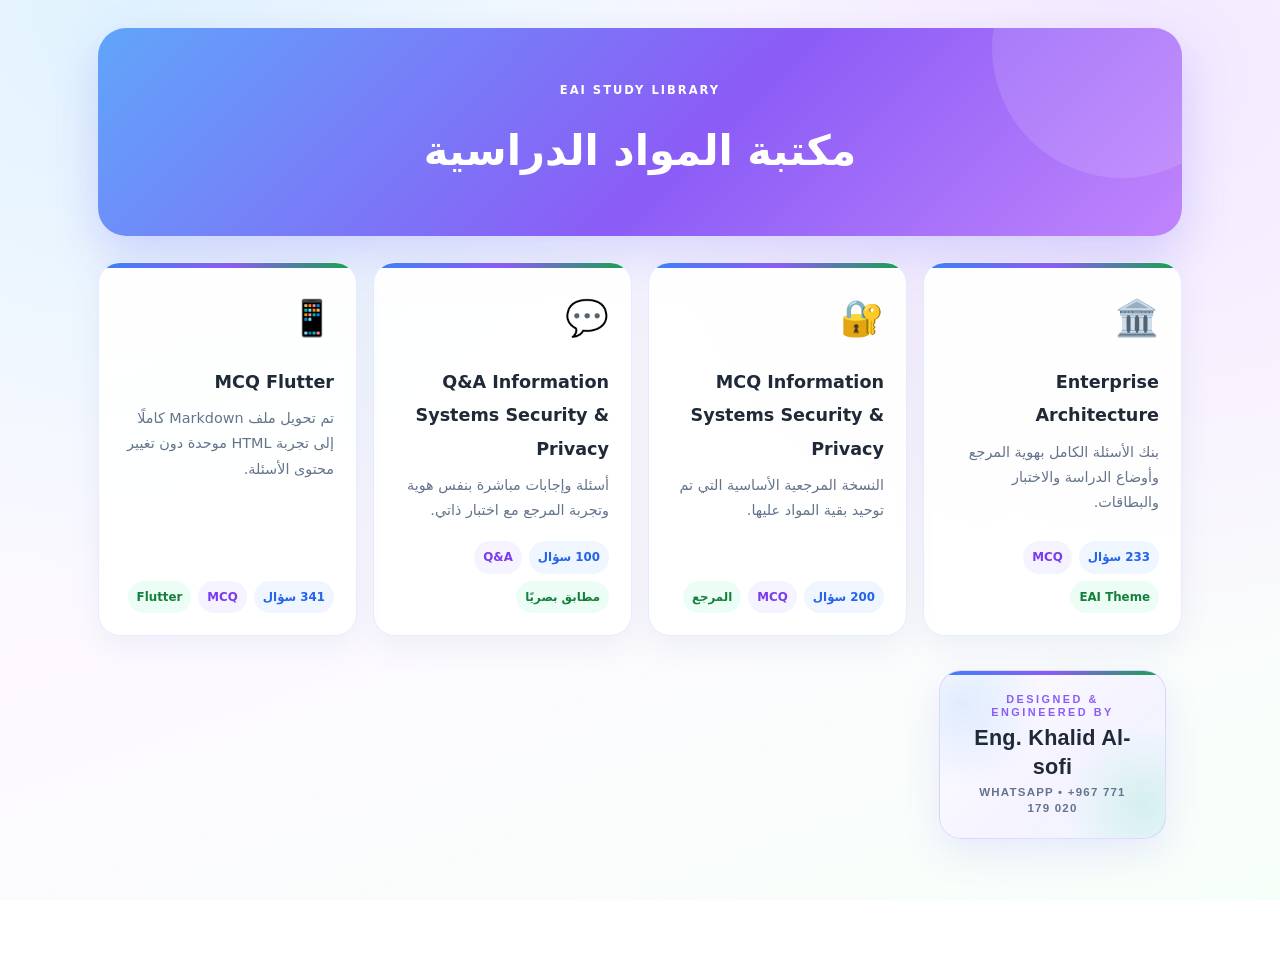
==== commit ca2d1800: "Update Enterprise Architecture bank to latest EA2 233-question version" ====
--- a/index.html
+++ b/index.html
@@ -1,5 +1,5 @@
 <!DOCTYPE html><html lang="ar" dir="rtl"><head><meta charset="UTF-8"><meta name="viewport" content="width=device-width,initial-scale=1"><meta name="theme-color" content="#3b82f6"><title>مكتبة المواد الدراسية</title><link rel="stylesheet" href="assets/styles.css"></head><body class="hub-page"><div class="hub-shell"><section class="hub-hero"><span class="hub-kicker">EAI STUDY LIBRARY</span><h1>مكتبة المواد الدراسية</h1></section><div class="material-grid">
-<a class="material-card" href="materials/enterprise-architecture.html"><div class="material-icon">🏛️</div><h2>Enterprise Architecture</h2><p>بنك الأسئلة الكامل بهوية المرجع وأوضاع الدراسة والاختبار والبطاقات.</p><div class="material-meta"><span class="material-pill">173 سؤال</span><span class="material-pill purple">MCQ</span><span class="material-pill green">EAI Theme</span></div></a>
+<a class="material-card" href="materials/enterprise-architecture.html"><div class="material-icon">🏛️</div><h2>Enterprise Architecture</h2><p>بنك الأسئلة الكامل بهوية المرجع وأوضاع الدراسة والاختبار والبطاقات.</p><div class="material-meta"><span class="material-pill">233 سؤال</span><span class="material-pill purple">MCQ</span><span class="material-pill green">EAI Theme</span></div></a>
 <a class="material-card" href="materials/mcq-information-security-privacy.html"><div class="material-icon">🔐</div><h2>MCQ Information Systems Security & Privacy</h2><p>النسخة المرجعية الأساسية التي تم توحيد بقية المواد عليها.</p><div class="material-meta"><span class="material-pill">200 سؤال</span><span class="material-pill purple">MCQ</span><span class="material-pill green">المرجع</span></div></a>
 <a class="material-card" href="materials/qa-information-security-privacy.html"><div class="material-icon">💬</div><h2>Q&A Information Systems Security & Privacy</h2><p>أسئلة وإجابات مباشرة بنفس هوية وتجربة المرجع مع اختبار ذاتي.</p><div class="material-meta"><span class="material-pill">100 سؤال</span><span class="material-pill purple">Q&amp;A</span><span class="material-pill green">مطابق بصريًا</span></div></a>
 <a class="material-card" href="materials/mcq-flutter.html"><div class="material-icon">📱</div><h2>MCQ Flutter</h2><p>تم تحويل ملف Markdown كاملًا إلى تجربة HTML موحدة دون تغيير محتوى الأسئلة.</p><div class="material-meta"><span class="material-pill">341 سؤال</span><span class="material-pill purple">MCQ</span><span class="material-pill green">Flutter</span></div></a>
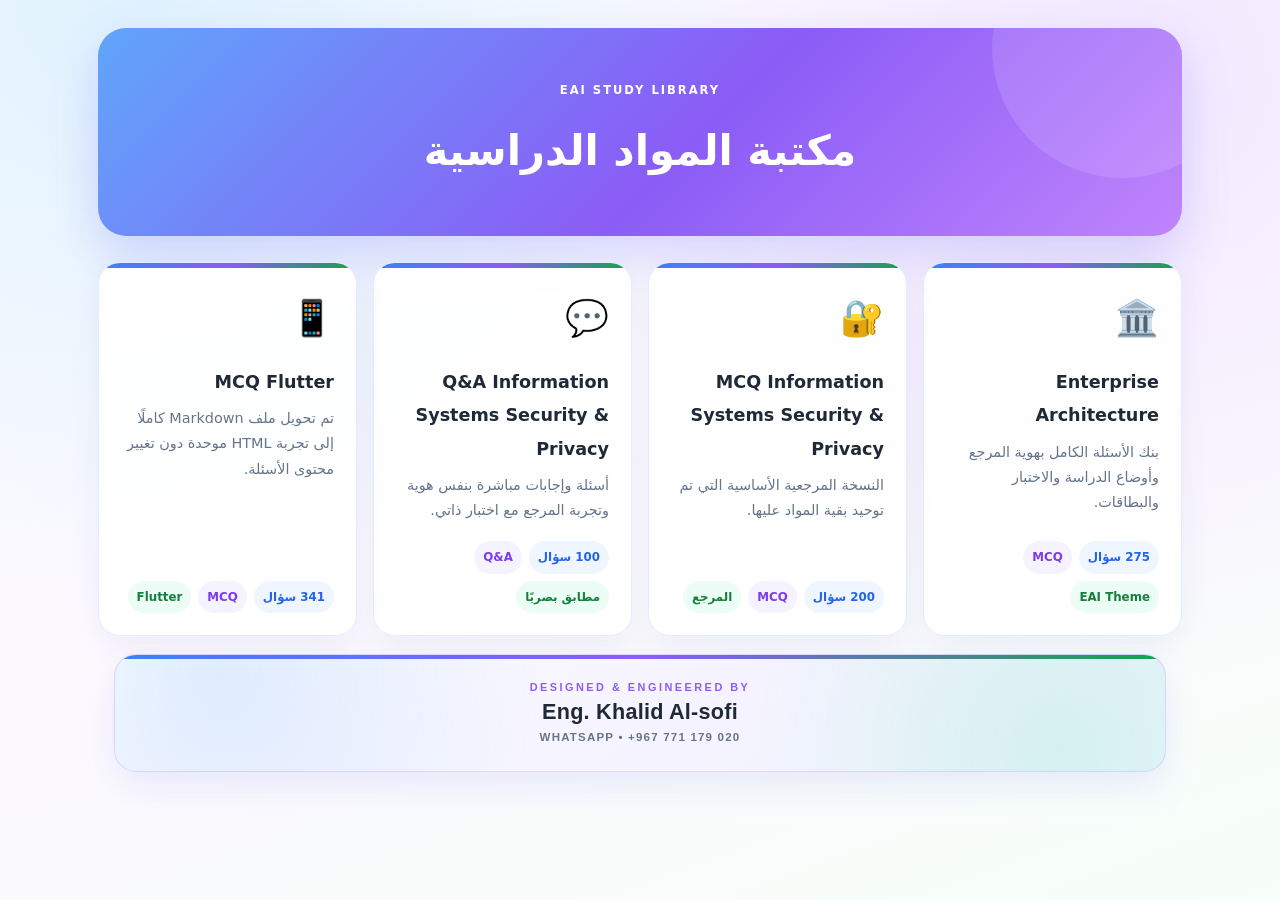
==== commit 90310e80: "Audit and repair study library" ====
--- a/index.html
+++ b/index.html
@@ -1,7 +1,7 @@
 <!DOCTYPE html><html lang="ar" dir="rtl"><head><meta charset="UTF-8"><meta name="viewport" content="width=device-width,initial-scale=1"><meta name="theme-color" content="#3b82f6"><title>مكتبة المواد الدراسية</title><link rel="stylesheet" href="assets/styles.css"></head><body class="hub-page"><div class="hub-shell"><section class="hub-hero"><span class="hub-kicker">EAI STUDY LIBRARY</span><h1>مكتبة المواد الدراسية</h1></section><div class="material-grid">
-<a class="material-card" href="materials/enterprise-architecture.html"><div class="material-icon">🏛️</div><h2>Enterprise Architecture</h2><p>بنك الأسئلة الكامل بهوية المرجع وأوضاع الدراسة والاختبار والبطاقات.</p><div class="material-meta"><span class="material-pill">233 سؤال</span><span class="material-pill purple">MCQ</span><span class="material-pill green">EAI Theme</span></div></a>
+<a class="material-card" href="materials/enterprise-architecture.html"><div class="material-icon">🏛️</div><h2>Enterprise Architecture</h2><p>بنك الأسئلة الكامل بهوية المرجع وأوضاع الدراسة والاختبار والبطاقات.</p><div class="material-meta"><span class="material-pill">275 سؤال</span><span class="material-pill purple">MCQ</span><span class="material-pill green">EAI Theme</span></div></a>
 <a class="material-card" href="materials/mcq-information-security-privacy.html"><div class="material-icon">🔐</div><h2>MCQ Information Systems Security & Privacy</h2><p>النسخة المرجعية الأساسية التي تم توحيد بقية المواد عليها.</p><div class="material-meta"><span class="material-pill">200 سؤال</span><span class="material-pill purple">MCQ</span><span class="material-pill green">المرجع</span></div></a>
 <a class="material-card" href="materials/qa-information-security-privacy.html"><div class="material-icon">💬</div><h2>Q&A Information Systems Security & Privacy</h2><p>أسئلة وإجابات مباشرة بنفس هوية وتجربة المرجع مع اختبار ذاتي.</p><div class="material-meta"><span class="material-pill">100 سؤال</span><span class="material-pill purple">Q&amp;A</span><span class="material-pill green">مطابق بصريًا</span></div></a>
 <a class="material-card" href="materials/mcq-flutter.html"><div class="material-icon">📱</div><h2>MCQ Flutter</h2><p>تم تحويل ملف Markdown كاملًا إلى تجربة HTML موحدة دون تغيير محتوى الأسئلة.</p><div class="material-meta"><span class="material-pill">341 سؤال</span><span class="material-pill purple">MCQ</span><span class="material-pill green">Flutter</span></div></a>
-
+</div>
 <footer class="signature" aria-label="Author credit"><a class="signature-card" href="https://wa.me/967771179020" target="_blank" rel="noopener noreferrer"><span class="signature-kicker">DESIGNED &amp; ENGINEERED BY</span><strong>Eng. Khalid Al-sofi</strong><span class="signature-contact">WHATSAPP • +967 771 179 020</span></a></footer></div></body></html>
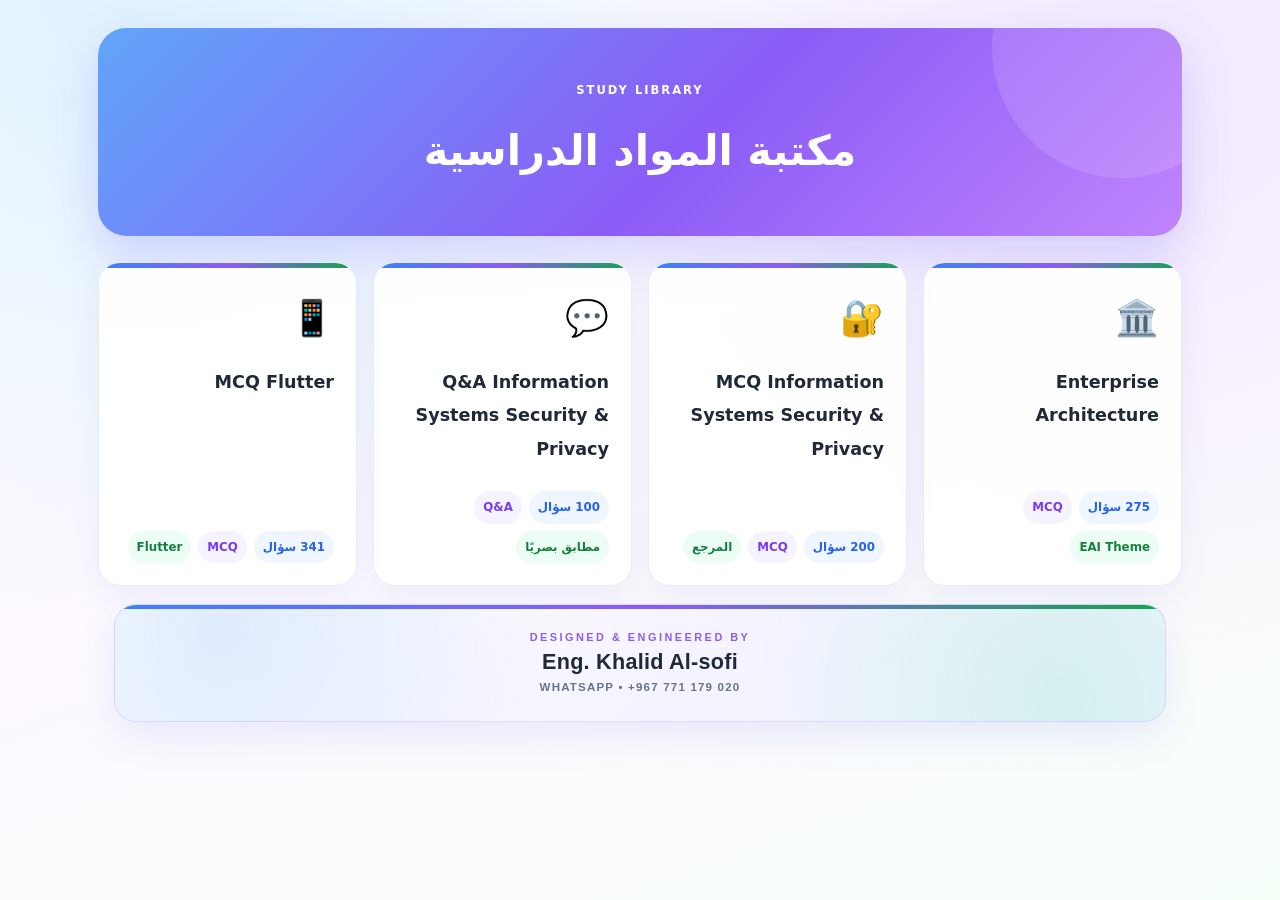
==== commit f15bfb24: "Update index.html" ====
--- a/index.html
+++ b/index.html
@@ -1,7 +1,7 @@
-<!DOCTYPE html><html lang="ar" dir="rtl"><head><meta charset="UTF-8"><meta name="viewport" content="width=device-width,initial-scale=1"><meta name="theme-color" content="#3b82f6"><title>مكتبة المواد الدراسية</title><link rel="stylesheet" href="assets/styles.css"></head><body class="hub-page"><div class="hub-shell"><section class="hub-hero"><span class="hub-kicker">EAI STUDY LIBRARY</span><h1>مكتبة المواد الدراسية</h1></section><div class="material-grid">
-<a class="material-card" href="materials/enterprise-architecture.html"><div class="material-icon">🏛️</div><h2>Enterprise Architecture</h2><p>بنك الأسئلة الكامل بهوية المرجع وأوضاع الدراسة والاختبار والبطاقات.</p><div class="material-meta"><span class="material-pill">275 سؤال</span><span class="material-pill purple">MCQ</span><span class="material-pill green">EAI Theme</span></div></a>
-<a class="material-card" href="materials/mcq-information-security-privacy.html"><div class="material-icon">🔐</div><h2>MCQ Information Systems Security & Privacy</h2><p>النسخة المرجعية الأساسية التي تم توحيد بقية المواد عليها.</p><div class="material-meta"><span class="material-pill">200 سؤال</span><span class="material-pill purple">MCQ</span><span class="material-pill green">المرجع</span></div></a>
-<a class="material-card" href="materials/qa-information-security-privacy.html"><div class="material-icon">💬</div><h2>Q&A Information Systems Security & Privacy</h2><p>أسئلة وإجابات مباشرة بنفس هوية وتجربة المرجع مع اختبار ذاتي.</p><div class="material-meta"><span class="material-pill">100 سؤال</span><span class="material-pill purple">Q&amp;A</span><span class="material-pill green">مطابق بصريًا</span></div></a>
-<a class="material-card" href="materials/mcq-flutter.html"><div class="material-icon">📱</div><h2>MCQ Flutter</h2><p>تم تحويل ملف Markdown كاملًا إلى تجربة HTML موحدة دون تغيير محتوى الأسئلة.</p><div class="material-meta"><span class="material-pill">341 سؤال</span><span class="material-pill purple">MCQ</span><span class="material-pill green">Flutter</span></div></a>
+<!DOCTYPE html><html lang="ar" dir="rtl"><head><meta charset="UTF-8"><meta name="viewport" content="width=device-width,initial-scale=1"><meta name="theme-color" content="#3b82f6"><title>مكتبة المواد الدراسية</title><link rel="stylesheet" href="assets/styles.css"></head><body class="hub-page"><div class="hub-shell"><section class="hub-hero"><span class="hub-kicker"> STUDY LIBRARY</span><h1>مكتبة المواد الدراسية</h1></section><div class="material-grid">
+<a class="material-card" href="materials/enterprise-architecture.html"><div class="material-icon">🏛️</div><h2>Enterprise Architecture</h2><p><div class="material-meta"><span class="material-pill">275 سؤال</span><span class="material-pill purple">MCQ</span><span class="material-pill green">EAI Theme</span></div></a>
+<a class="material-card" href="materials/mcq-information-security-privacy.html"><div class="material-icon">🔐</div><h2>MCQ Information Systems Security & Privacy</h2><div class="material-meta"><span class="material-pill">200 سؤال</span><span class="material-pill purple">MCQ</span><span class="material-pill green">المرجع</span></div></a>
+<a class="material-card" href="materials/qa-information-security-privacy.html"><div class="material-icon">💬</div><h2>Q&A Information Systems Security & Privacy</h2><div class="material-meta"><span class="material-pill">100 سؤال</span><span class="material-pill purple">Q&amp;A</span><span class="material-pill green">مطابق بصريًا</span></div></a>
+<a class="material-card" href="materials/mcq-flutter.html"><div class="material-icon">📱</div><h2>MCQ Flutter</h2><div class="material-meta"><span class="material-pill">341 سؤال</span><span class="material-pill purple">MCQ</span><span class="material-pill green">Flutter</span></div></a>
 </div>
 <footer class="signature" aria-label="Author credit"><a class="signature-card" href="https://wa.me/967771179020" target="_blank" rel="noopener noreferrer"><span class="signature-kicker">DESIGNED &amp; ENGINEERED BY</span><strong>Eng. Khalid Al-sofi</strong><span class="signature-contact">WHATSAPP • +967 771 179 020</span></a></footer></div></body></html>
--- a/assets/styles.css
+++ b/assets/styles.css
@@ -834,4 +834,10 @@
   .answer-box{display:block !important;background:#ecfdf5 !important;border:1px solid #86efac !important;border-inline-start:5px solid #16a34a !important;page-break-inside:avoid !important}
   .answer-box .ans-text{color:#166534 !important;font-weight:700 !important}
   body.hub-page .material-grid{grid-template-columns:repeat(2,1fr)}
-}+}
+
+/* Quiz/filter state refinements */
+.filterbar :disabled, .topbar button:disabled { opacity:.5; cursor:not-allowed; }
+#stopQuizFloatBtn { background:var(--err,#dc2626); color:#fff; font-weight:900; }
+#resumeQuizModal .modal-card p { line-height:1.9; }
+#sorted-results > .sec-title { position:sticky; top:58px; z-index:3; }
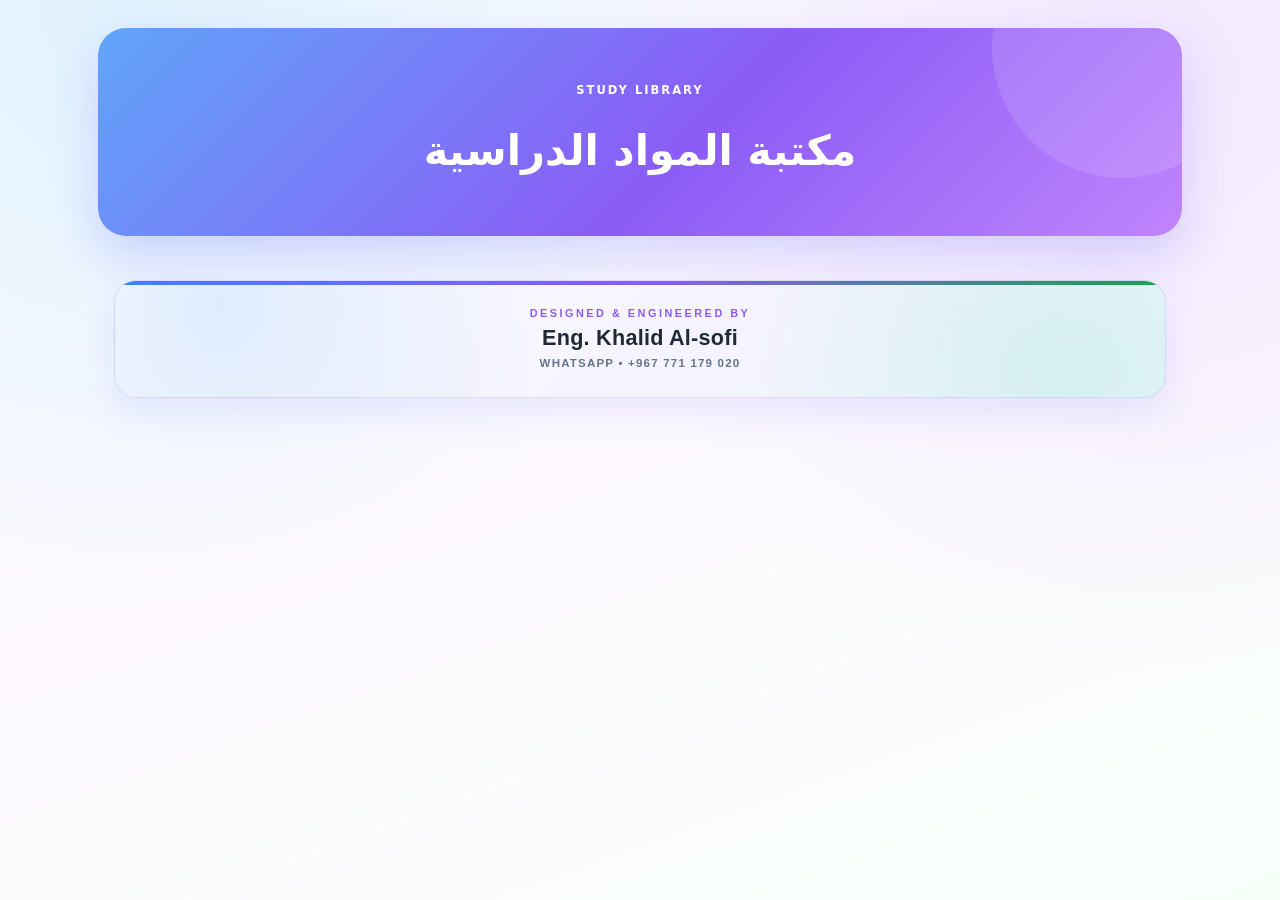
==== commit 07b6ffc3: "Add registry-driven materials hub" ====
--- a/index.html
+++ b/index.html
@@ -1,7 +1,21 @@
-<!DOCTYPE html><html lang="ar" dir="rtl"><head><meta charset="UTF-8"><meta name="viewport" content="width=device-width,initial-scale=1"><meta name="theme-color" content="#3b82f6"><title>مكتبة المواد الدراسية</title><link rel="stylesheet" href="assets/styles.css"></head><body class="hub-page"><div class="hub-shell"><section class="hub-hero"><span class="hub-kicker"> STUDY LIBRARY</span><h1>مكتبة المواد الدراسية</h1></section><div class="material-grid">
-<a class="material-card" href="materials/enterprise-architecture.html"><div class="material-icon">🏛️</div><h2>Enterprise Architecture</h2><p><div class="material-meta"><span class="material-pill">275 سؤال</span><span class="material-pill purple">MCQ</span><span class="material-pill green">EAI Theme</span></div></a>
-<a class="material-card" href="materials/mcq-information-security-privacy.html"><div class="material-icon">🔐</div><h2>MCQ Information Systems Security & Privacy</h2><div class="material-meta"><span class="material-pill">200 سؤال</span><span class="material-pill purple">MCQ</span><span class="material-pill green">المرجع</span></div></a>
-<a class="material-card" href="materials/qa-information-security-privacy.html"><div class="material-icon">💬</div><h2>Q&A Information Systems Security & Privacy</h2><div class="material-meta"><span class="material-pill">100 سؤال</span><span class="material-pill purple">Q&amp;A</span><span class="material-pill green">مطابق بصريًا</span></div></a>
-<a class="material-card" href="materials/mcq-flutter.html"><div class="material-icon">📱</div><h2>MCQ Flutter</h2><div class="material-meta"><span class="material-pill">341 سؤال</span><span class="material-pill purple">MCQ</span><span class="material-pill green">Flutter</span></div></a>
-</div>
-<footer class="signature" aria-label="Author credit"><a class="signature-card" href="https://wa.me/967771179020" target="_blank" rel="noopener noreferrer"><span class="signature-kicker">DESIGNED &amp; ENGINEERED BY</span><strong>Eng. Khalid Al-sofi</strong><span class="signature-contact">WHATSAPP • +967 771 179 020</span></a></footer></div></body></html>+<!DOCTYPE html>
+<html lang="ar" dir="rtl">
+<head>
+  <meta charset="UTF-8">
+  <meta name="viewport" content="width=device-width,initial-scale=1">
+  <meta name="theme-color" content="#3b82f6">
+  <title>مكتبة المواد الدراسية</title>
+  <link rel="manifest" href="manifest.webmanifest">
+  <link rel="stylesheet" href="assets/styles.css">
+</head>
+<body class="hub-page">
+  <div class="hub-shell">
+    <section class="hub-hero"><span class="hub-kicker">STUDY LIBRARY</span><h1>مكتبة المواد الدراسية</h1></section>
+    <div class="material-grid" id="materialGrid" aria-live="polite"></div>
+    <footer class="signature" aria-label="Author credit"><a class="signature-card" href="https://wa.me/967771179020" target="_blank" rel="noopener noreferrer"><span class="signature-kicker">DESIGNED &amp; ENGINEERED BY</span><strong>Eng. Khalid Al-sofi</strong><span class="signature-contact">WHATSAPP • +967 771 179 020</span></a></footer>
+  </div>
+  <script src="data/materials-registry.js"></script>
+  <script src="assets/materials-hub.js"></script>
+  <script>if('serviceWorker' in navigator&&location.protocol!=='file:'){navigator.serviceWorker.register('./sw.js',{scope:'./'}).catch(err=>console.warn('SW registration failed:',err));}</script>
+</body>
+</html>
--- a/assets/styles.css
+++ b/assets/styles.css
@@ -841,3 +841,110 @@
 #stopQuizFloatBtn { background:var(--err,#dc2626); color:#fff; font-weight:900; }
 #resumeQuizModal .modal-card p { line-height:1.9; }
 #sorted-results > .sec-title { position:sticky; top:58px; z-index:3; }
+
+
+/* =========================================================
+   Study V2 — Practice / Exam / Analytics / Navigator
+   ========================================================= */
+.exam-mode .q.quiz-mode.answered ol.o li.correct,
+.exam-mode .q.quiz-mode.answered ol.o li.wrong{
+  background:var(--card)!important;color:var(--ink)!important;font-weight:inherit!important;
+}
+.exam-mode .q.quiz-mode.answered ol.o li.correct .check,
+.exam-mode .q.quiz-mode.answered ol.o li.wrong .check{display:none!important}
+.exam-mode .q.quiz-mode.answered ol.o li.exam-choice{
+  outline:2px solid var(--brand);background:color-mix(in srgb,var(--brand) 12%,var(--card))!important;
+}
+.exam-mode .q.quiz-mode .show-answer-btn{display:none!important}
+.exam-mode .q.quiz-mode:not(.answered) .grade-btns{display:flex!important}
+.exam-mode .q.quiz-mode .answer-box{display:none!important}
+
+.quiz-setup-card{max-width:720px}
+.quiz-setup-grid{display:grid;grid-template-columns:repeat(2,minmax(0,1fr));gap:12px}
+.quiz-setup-grid label{display:flex;flex-direction:column;gap:6px;font-weight:700}
+.quiz-setup-grid select{width:100%;padding:11px;border:1px solid var(--line);border-radius:10px;background:var(--card);color:var(--ink);font-family:inherit}
+.quiz-setup-note{margin:12px 0 0;padding:10px 12px;border-radius:10px;background:var(--soft);color:var(--muted);line-height:1.7}
+
+.result-metrics{display:grid;grid-template-columns:repeat(3,minmax(0,1fr));gap:8px;margin:14px 0}
+.result-metric{background:var(--soft);border:1px solid var(--line);border-radius:12px;padding:10px;text-align:center}
+.result-metric span{display:block;color:var(--muted);font-size:.82rem;margin-bottom:4px}
+.result-metric b{font-size:1rem;color:var(--ink)}
+
+.btn-review.on{background:#f59e0b!important;color:#111!important}
+
+.quiz-navigator{position:fixed;z-index:9995;left:14px;bottom:18px;width:min(360px,calc(100vw - 28px));max-height:70vh;overflow:auto;background:var(--card);border:1px solid var(--line);box-shadow:0 18px 50px rgba(0,0,0,.22);border-radius:16px;padding:12px;display:none}
+.quiz-navigator.show{display:block}
+.quiz-nav-head{display:flex;align-items:center;justify-content:space-between;gap:10px;margin-bottom:8px}
+.quiz-nav-head button{border:0;background:var(--soft);color:var(--ink);border-radius:8px;padding:6px 9px;cursor:pointer}
+.quiz-nav-legend{display:flex;gap:10px;flex-wrap:wrap;color:var(--muted);font-size:.8rem;margin-bottom:10px}
+.quiz-nav-grid{display:grid;grid-template-columns:repeat(6,minmax(0,1fr));gap:6px}
+.quiz-nav-grid button{border:1px solid var(--line);background:var(--soft);color:var(--ink);border-radius:8px;padding:8px 4px;cursor:pointer;font-family:inherit;font-size:.78rem}
+.quiz-nav-grid button.answered{border-color:var(--brand);background:color-mix(in srgb,var(--brand) 13%,var(--card))}
+.quiz-nav-grid button.flagged{box-shadow:inset 0 0 0 2px #f59e0b}
+.quiz-nav-grid button.nav-correct{background:var(--ok-bg);color:var(--ok)}
+.quiz-nav-grid button.nav-wrong{background:var(--err-bg);color:var(--err)}
+
+.stats-page-modal{align-items:flex-start!important;padding:18px 10px;overflow:auto}
+.stats-page-card{width:min(1100px,96vw)!important;max-width:1100px!important;max-height:none!important}
+.stats-page-head{display:flex;align-items:center;justify-content:space-between;gap:10px;position:sticky;top:-1px;background:var(--card);z-index:2;padding-bottom:10px;border-bottom:1px solid var(--line)}
+.stats-page-head button{border:0;background:var(--soft);color:var(--ink);border-radius:9px;padding:8px 11px;cursor:pointer}
+.analytics-section{margin:16px 0}
+.analytics-section h4{margin:0 0 10px;color:var(--brand)}
+.analytics-grid{display:grid;grid-template-columns:repeat(3,minmax(0,1fr));gap:10px}
+.analytics-card{border:1px solid var(--line);background:var(--soft);border-radius:12px;padding:12px;text-align:center}
+.analytics-card span{display:block;color:var(--muted);font-size:.85rem}
+.analytics-card b{display:block;margin-top:5px;font-size:1.15rem}
+.analytics-trend{padding:10px 12px;background:var(--soft);border-radius:10px;color:var(--muted)}
+.table-scroll{overflow:auto}
+.analytics-table{width:100%;border-collapse:collapse;min-width:680px}
+.analytics-table th,.analytics-table td{padding:9px;border-bottom:1px solid var(--line);text-align:right;vertical-align:top}
+.analytics-table th{color:var(--brand);background:var(--soft)}
+.weak-list{display:grid;gap:8px}
+.weak-item{display:flex;flex-direction:column;gap:6px;text-align:right;border:1px solid var(--line);background:var(--card);color:var(--ink);padding:11px;border-radius:10px;cursor:pointer;font-family:inherit}
+.weak-item small{color:var(--muted)}
+.analytics-empty{color:var(--ok);font-weight:700}
+
+@media(max-width:700px){
+  .quiz-setup-grid,.analytics-grid,.result-metrics{grid-template-columns:1fr}
+  .quiz-nav-grid{grid-template-columns:repeat(5,minmax(0,1fr))}
+}
+
+
+/* =========================================================
+   Study Plus — timers / skip / question stats / history
+   ========================================================= */
+.quiz-setup-grid input{width:100%;padding:11px;border:1px solid var(--line);border-radius:10px;background:var(--card);color:var(--ink);font-family:inherit}
+.quiz-setup-grid small{color:var(--muted);font-weight:500}
+.quiz-countdown{align-items:center;border:1px solid rgba(255,255,255,.34);background:rgba(255,255,255,.15);color:#fff;padding:7px 12px;border-radius:999px;font-size:.82rem;font-weight:800}
+#quizSkipBtn{background:rgba(255,255,255,.18)}
+.q.quiz-current{box-shadow:0 0 0 2px var(--brand),0 10px 24px rgba(99,102,241,.14)}
+.qstats-question{padding:10px 12px;background:var(--soft);border-radius:10px;line-height:1.8}
+.qstats-grid{display:grid;grid-template-columns:repeat(3,minmax(0,1fr));gap:8px}
+.qstats-grid>div{border:1px solid var(--line);background:var(--soft);border-radius:10px;padding:10px;text-align:center}
+.qstats-grid span{display:block;color:var(--muted);font-size:.8rem}
+.qstats-grid b{display:block;margin-top:3px}
+.qstats-meta{color:var(--muted);padding:10px 0 0}
+.trend-chart{height:190px;display:flex;align-items:flex-end;gap:8px;padding:12px;border:1px solid var(--line);border-radius:12px;background:var(--soft);overflow-x:auto}
+.trend-col{height:100%;min-width:48px;display:flex;flex-direction:column;align-items:center;justify-content:flex-end;gap:5px}
+.trend-track{height:140px;width:24px;border-radius:999px;background:var(--card);border:1px solid var(--line);display:flex;align-items:flex-end;overflow:hidden}
+.trend-bar{display:block;width:100%;background:var(--brand);border-radius:999px 999px 0 0;min-height:3px}
+.trend-col b{font-size:.75rem;color:var(--muted)}
+.history-list{display:grid;gap:8px}
+.history-card{display:flex;justify-content:space-between;align-items:center;gap:12px;text-align:right;border:1px solid var(--line);background:var(--card);color:var(--ink);padding:11px 12px;border-radius:10px;cursor:pointer;font-family:inherit}
+.history-card:hover{background:var(--soft);border-color:var(--brand)}
+.history-card small{color:var(--muted)}
+.history-detail-card{max-width:920px!important}
+.history-summary{margin:12px 0}
+.history-questions{display:grid;gap:7px;max-height:52vh;overflow:auto;padding-inline-end:3px}
+.history-question{padding:9px 11px;border:1px solid var(--line);border-inline-start:4px solid var(--muted);border-radius:9px;background:var(--card)}
+.history-question small{display:block;color:var(--muted);margin-top:4px}
+.history-question.hist-correct{border-inline-start-color:var(--ok)}
+.history-question.hist-wrong{border-inline-start-color:var(--err)}
+.history-question.hist-unanswered{opacity:.78}
+@media(max-width:700px){.qstats-grid{grid-template-columns:repeat(2,minmax(0,1fr))}.history-card{align-items:flex-start;flex-direction:column}.quiz-countdown{width:100%;justify-content:center}}
+
+body.per-question-timer-mode .q.quiz-mode:not(.quiz-current) ol.o li,
+body.per-question-timer-mode .q.quiz-mode:not(.quiz-current) .grade-btns button,
+body.per-question-timer-mode .q.quiz-mode:not(.quiz-current) .show-answer-btn{pointer-events:none;opacity:.55}
+.q.time-expired{opacity:.72;border-style:dashed}
+.q.time-expired::after{content:'⏰ انتهى وقت السؤال';display:block;margin-top:8px;color:var(--err);font-weight:800;font-size:.8rem}
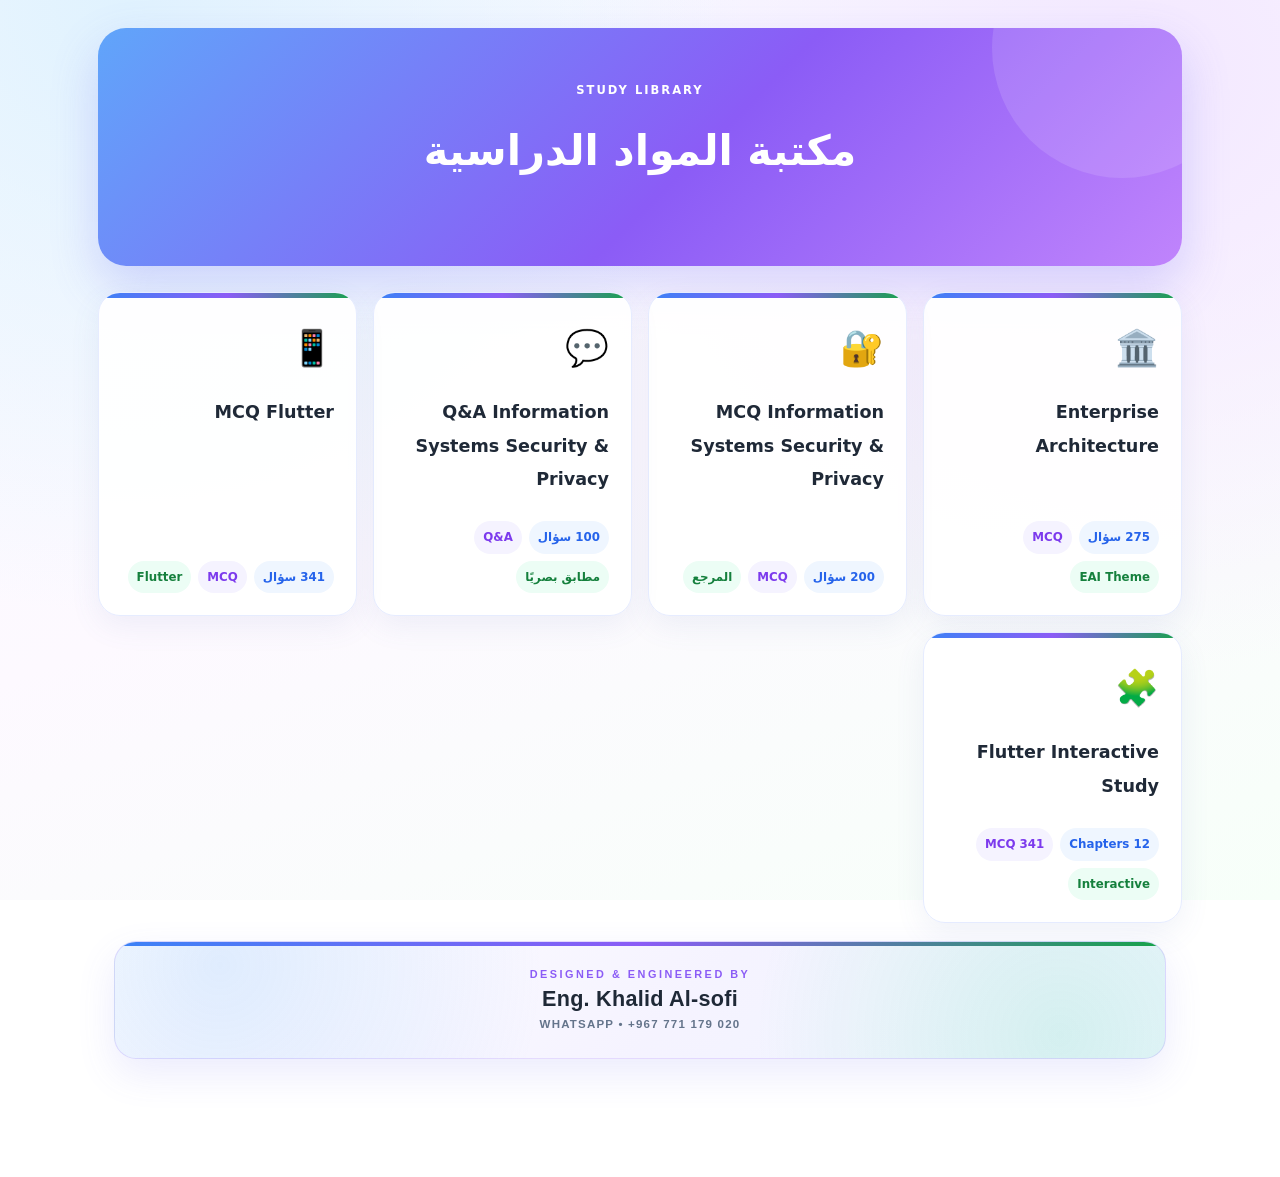
==== commit 049583e5: "Phase 9: audit and repair Flutter Interactive Study chapter reading, linked print index and Module v" ====
--- a/index.html
+++ b/index.html
@@ -7,6 +7,8 @@
   <title>مكتبة المواد الدراسية</title>
   <link rel="manifest" href="manifest.webmanifest">
   <link rel="stylesheet" href="assets/styles.css">
+<link rel="apple-touch-icon" href="assets/pwa-icon-180.png">
+<link rel="stylesheet" href="assets/pwa-phase7.css">
 </head>
 <body class="hub-page">
   <div class="hub-shell">
@@ -15,7 +17,9 @@
     <footer class="signature" aria-label="Author credit"><a class="signature-card" href="https://wa.me/967771179020" target="_blank" rel="noopener noreferrer"><span class="signature-kicker">DESIGNED &amp; ENGINEERED BY</span><strong>Eng. Khalid Al-sofi</strong><span class="signature-contact">WHATSAPP • +967 771 179 020</span></a></footer>
   </div>
   <script src="data/materials-registry.js"></script>
+<script src="assets/registry-core.js"></script>
   <script src="assets/materials-hub.js"></script>
   <script>if('serviceWorker' in navigator&&location.protocol!=='file:'){navigator.serviceWorker.register('./sw.js',{scope:'./'}).catch(err=>console.warn('SW registration failed:',err));}</script>
+<script src="assets/pwa-phase7.js"></script>
 </body>
-</html>
+</html>
--- a/assets/styles.css
+++ b/assets/styles.css
@@ -947,4 +947,4 @@
 body.per-question-timer-mode .q.quiz-mode:not(.quiz-current) .grade-btns button,
 body.per-question-timer-mode .q.quiz-mode:not(.quiz-current) .show-answer-btn{pointer-events:none;opacity:.55}
 .q.time-expired{opacity:.72;border-style:dashed}
-.q.time-expired::after{content:'⏰ انتهى وقت السؤال';display:block;margin-top:8px;color:var(--err);font-weight:800;font-size:.8rem}
+.q.time-expired::after{content:'⏰ انتهى وقت السؤال';display:block;margin-top:8px;color:var(--err);font-weight:800;font-size:.8rem}
--- a/assets/pwa-phase7.css
+++ b/assets/pwa-phase7.css
@@ -0,0 +1,12 @@
+/* Limited Phase 7 accessibility / install UI. No existing color or print redesign. */
+.phase7-skip{position:fixed;right:12px;top:-100px;z-index:100000;background:#102f45;color:#fff!important;padding:12px 16px;border-radius:8px;font-weight:700}
+.phase7-skip:focus{top:12px}
+.phase7-tools{display:inline-flex;align-items:center;flex-wrap:wrap;gap:8px;margin:6px 0}
+.phase7-status[hidden],.phase7-install[hidden]{display:none!important}
+.phase7-status.offline{display:inline-block;background:#fff2d2;color:#543b00;border:1px solid #bd8e2e;border-radius:9px;padding:4px 10px;font-size:.85rem;font-weight:700}
+.phase7-install{font:inherit;font-size:.85rem;cursor:pointer;border-radius:9px;padding:6px 10px;border:1px solid currentColor;background:transparent;color:inherit}
+.phase7-accessibility :is(a,button,input,select,textarea,[tabindex]):focus-visible{outline:3px solid #0b75bd!important;outline-offset:3px!important}
+.phase7-accessibility :is(.flutter-comparison-wrap, .flutter-code-sample):focus-visible{outline:3px solid #0b75bd;outline-offset:3px}
+.phase7-voice-status{display:block;margin-block:5px;color:inherit;opacity:.85;font-size:.85rem}
+@media(prefers-reduced-motion:reduce){html:focus-within{scroll-behavior:auto!important}*,*::before,*::after{scroll-behavior:auto!important;animation-duration:.01ms!important;animation-iteration-count:1!important;transition-duration:.01ms!important}}
+@media print{.phase7-skip,.phase7-tools,.phase7-voice-status{display:none!important}}
